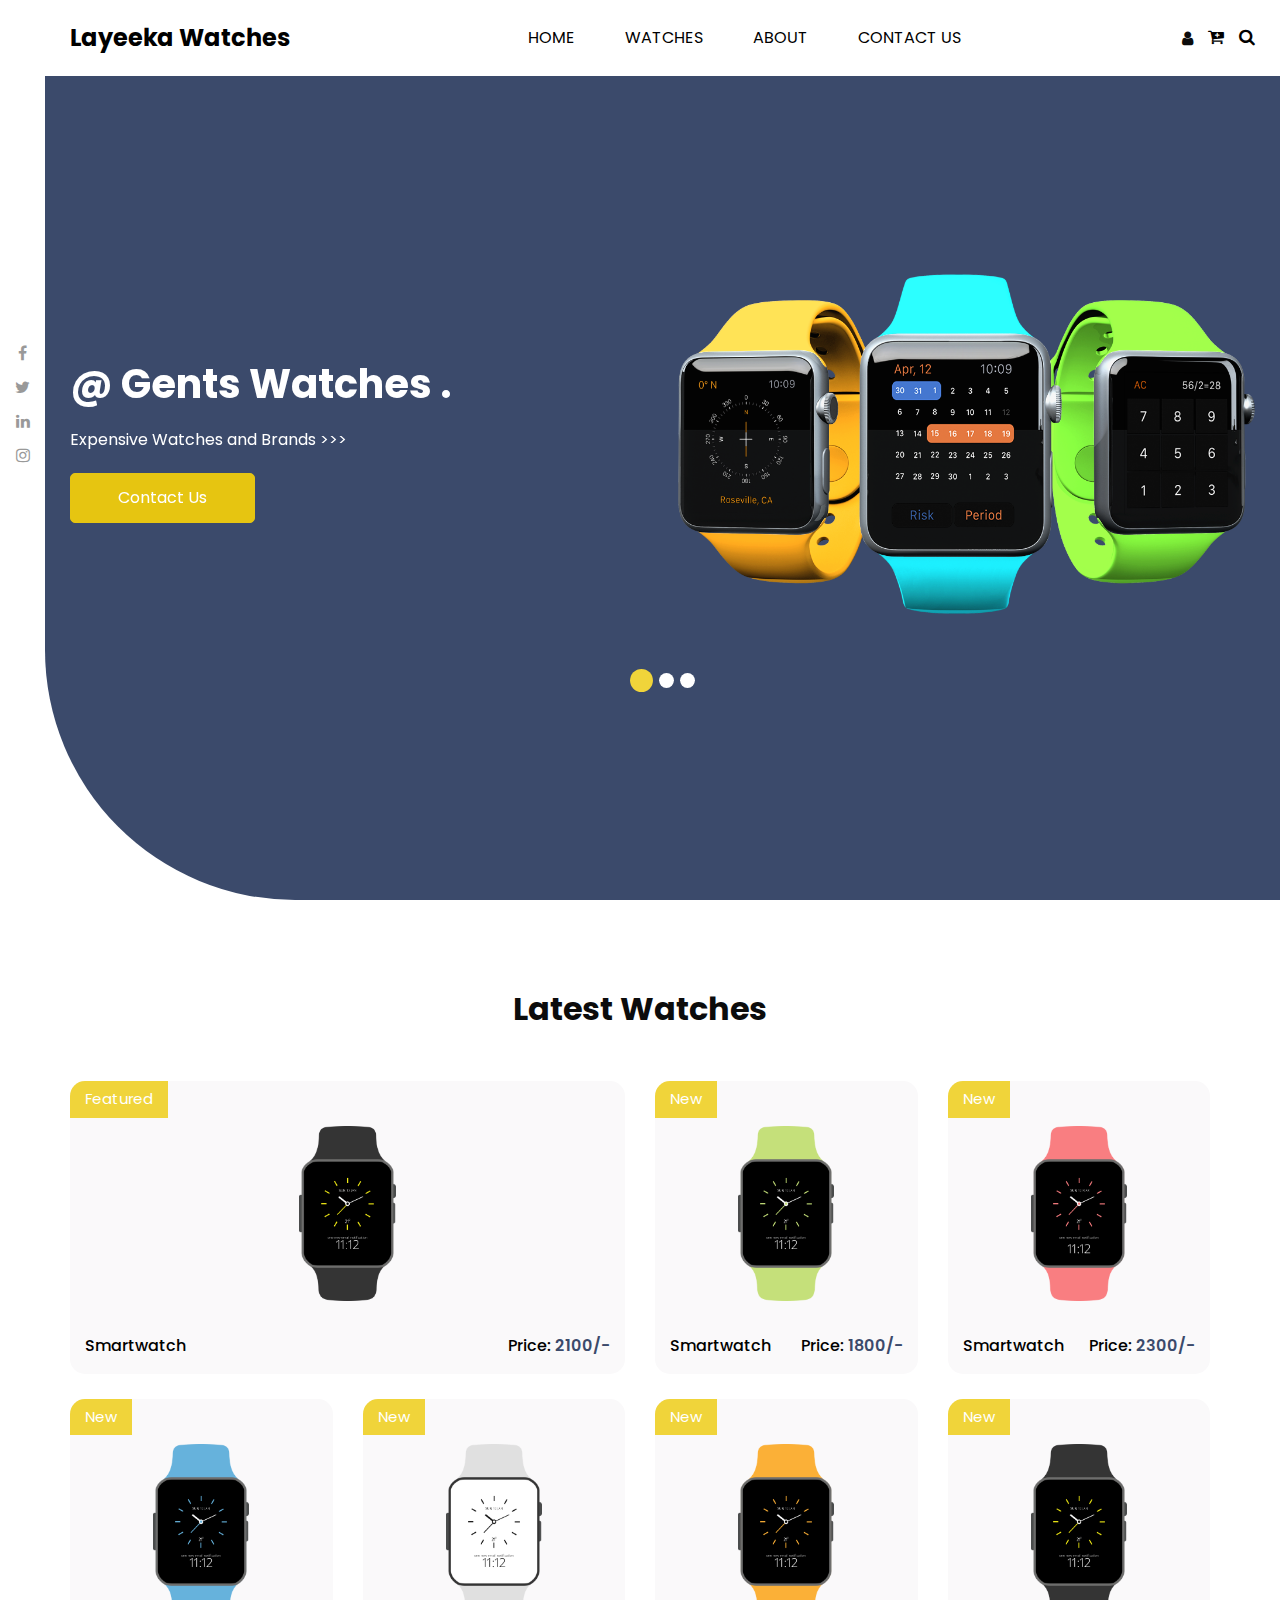
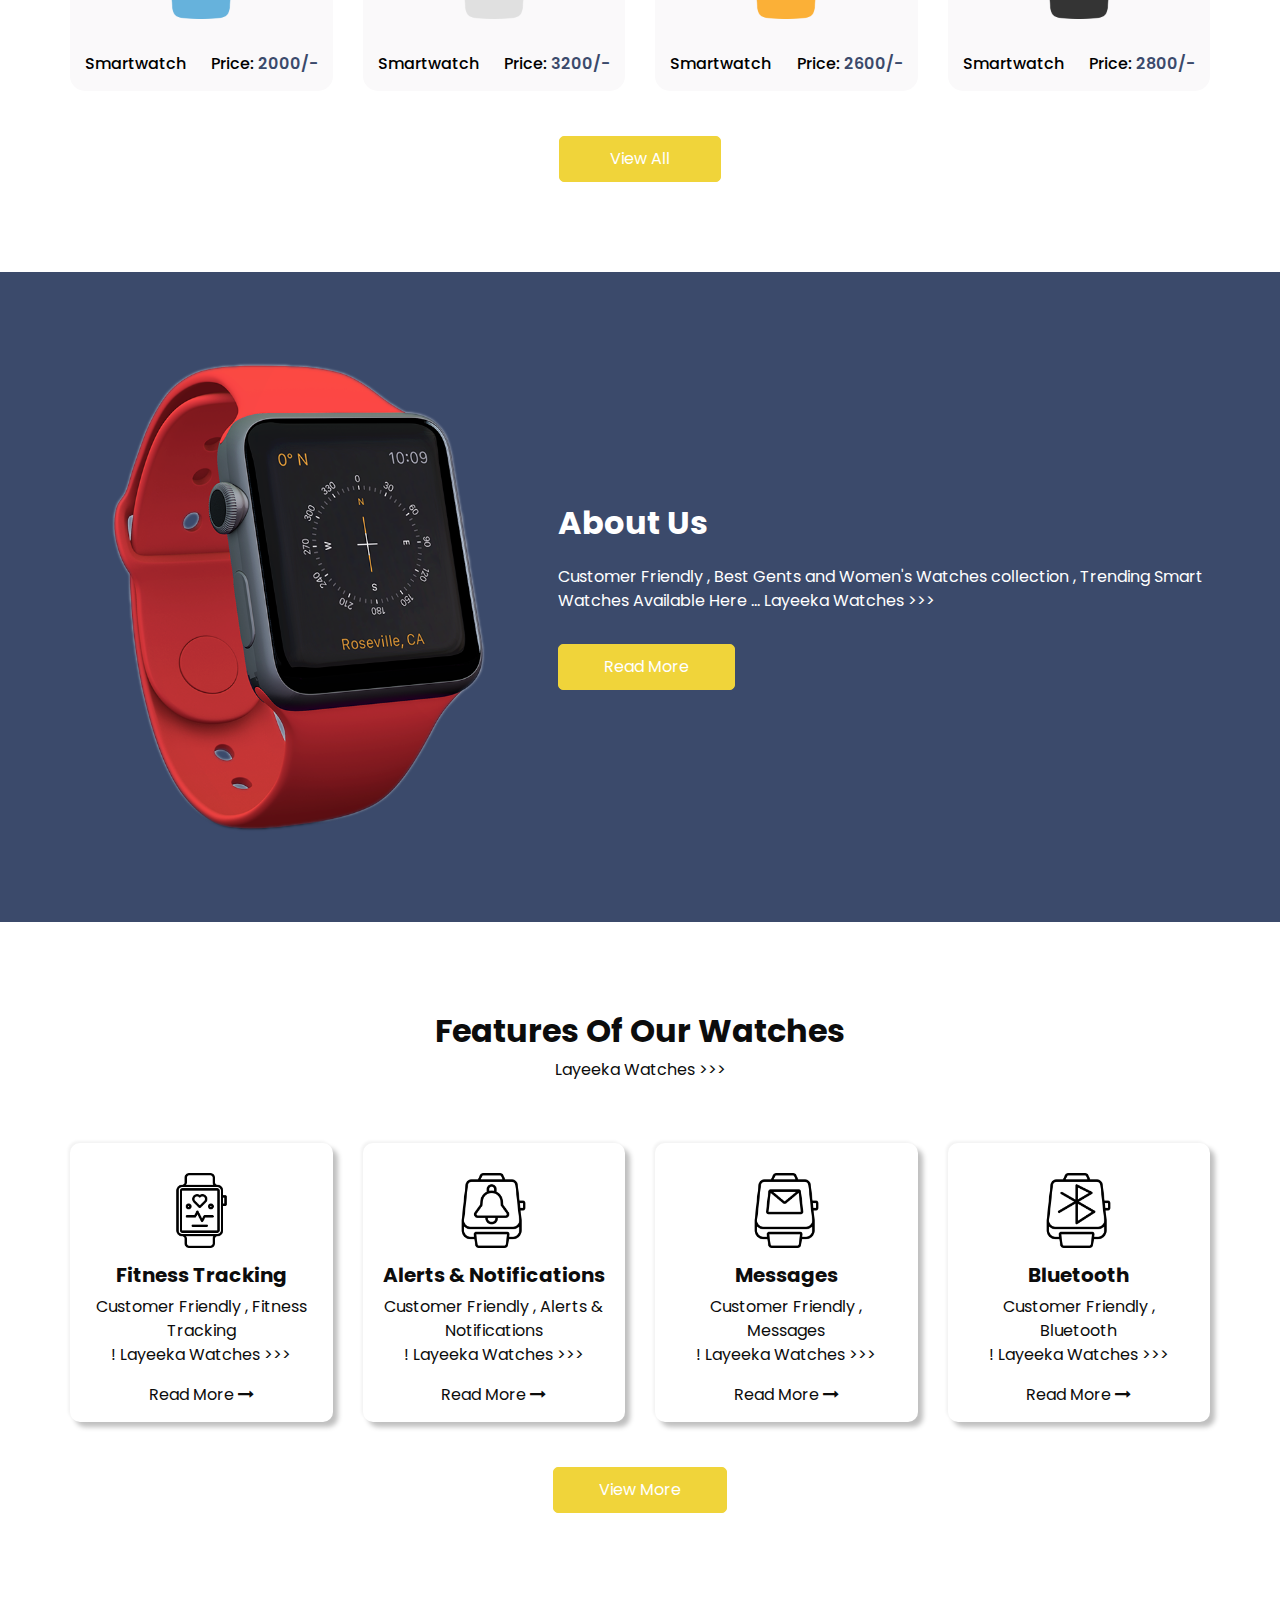
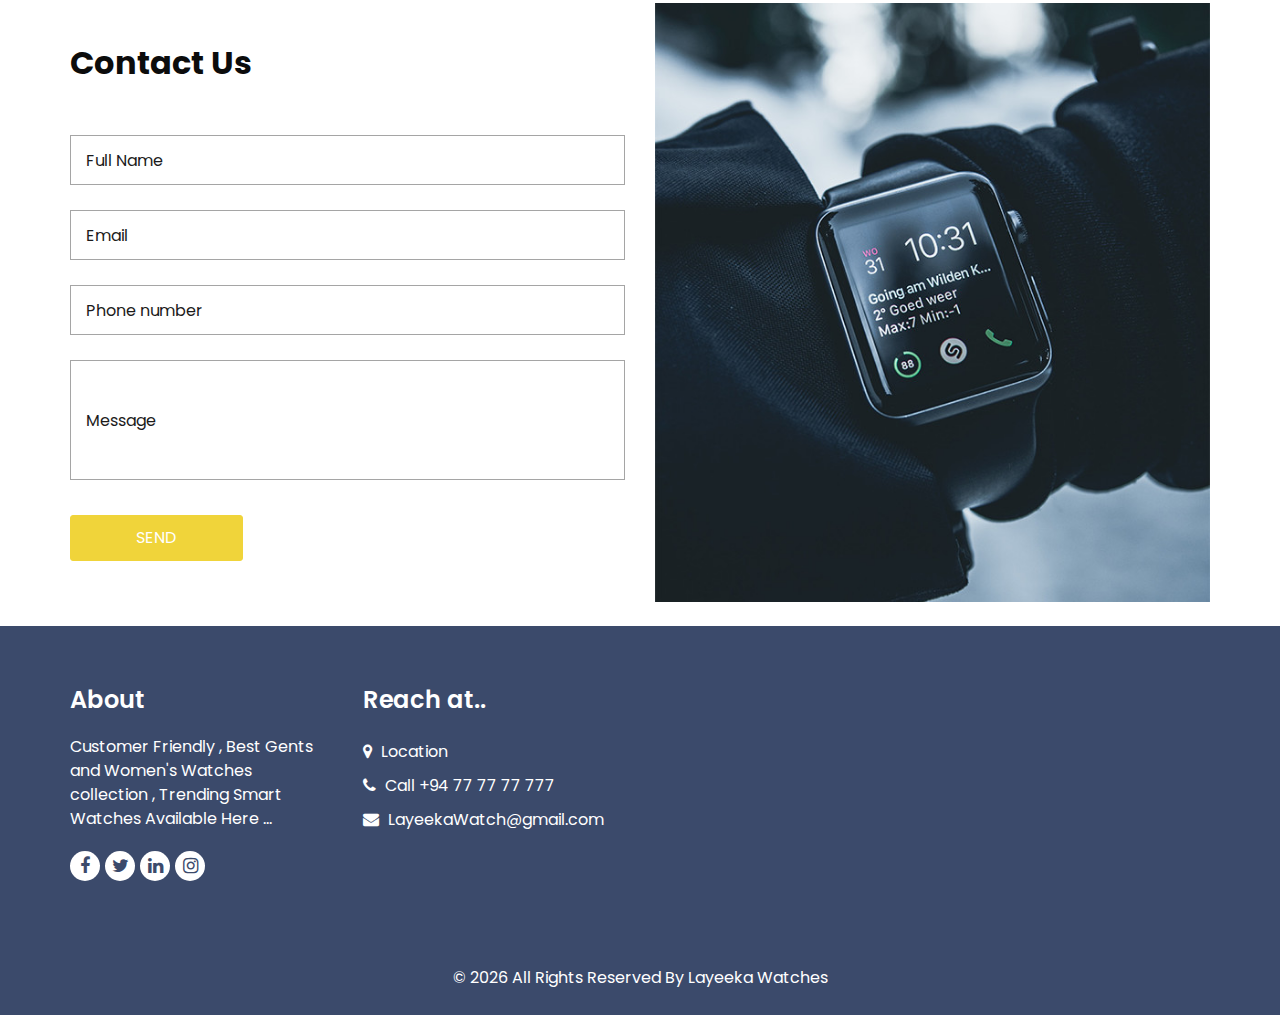
==== watch shop/index.html @ 15775203 "change image" ====
<!DOCTYPE html>
<html lang="en">

<head>
  <!-- Basic -->
  <meta charset="utf-8" />
  <meta http-equiv="X-UA-Compatible" content="IE=edge" />
  <!-- Mobile Metas -->
  <meta name="viewport" content="width=device-width, initial-scale=1, shrink-to-fit=no" />
  <!-- Site Metas -->
  <meta name="keywords" content="" />
  <meta name="description" content="" />
  <meta name="author" content="" />
  <link rel="shortcut icon" href="images/favicon.png" type="image/x-icon">

  <title>Layeeka Watches | Home</title>


  <!-- bootstrap core css -->
  <link rel="stylesheet" type="text/css" href="css/bootstrap.css" />
  <!--owl slider stylesheet -->
  <link rel="stylesheet" type="text/css" href="https://cdnjs.cloudflare.com/ajax/libs/OwlCarousel2/2.3.4/assets/owl.carousel.min.css" />

  <!-- font awesome style -->
  <link href="css/font-awesome.min.css" rel="stylesheet" />

  <!-- Custom styles for this template -->
  <link href="css/style.css" rel="stylesheet" />
  <!-- responsive style -->
  <link href="css/responsive.css" rel="stylesheet" />

</head>

<body>

  <div class="hero_area">
    <div class="hero_social">
      <a href="">
        <i class="fa fa-facebook" aria-hidden="true"></i>
      </a>
      <a href="">
        <i class="fa fa-twitter" aria-hidden="true"></i>
      </a>
      <a href="">
        <i class="fa fa-linkedin" aria-hidden="true"></i>
      </a>
      <a href="">
        <i class="fa fa-instagram" aria-hidden="true"></i>
      </a>
    </div>
    <!-- header section strats -->
    <header class="header_section">
      <div class="container-fluid">
        <nav class="navbar navbar-expand-lg custom_nav-container ">
          <a class="navbar-brand" href="index.html">
            <span>
              Layeeka Watches
            </span>
          </a>

          <button class="navbar-toggler" type="button" data-toggle="collapse" data-target="#navbarSupportedContent" aria-controls="navbarSupportedContent" aria-expanded="false" aria-label="Toggle navigation">
            <span class=""> </span>
          </button>

          <div class="collapse navbar-collapse" id="navbarSupportedContent">
            <ul class="navbar-nav">
              <li class="nav-item active">
                <a class="nav-link" href="index.html">Home <span class="sr-only">(current)</span></a>
              </li>
              <li class="nav-item">
                <a class="nav-link" href="watches.html"> Watches </a>
              </li>
              <li class="nav-item">
                <a class="nav-link" href="about.html"> About </a>
              </li>
              <li class="nav-item">
                <a class="nav-link" href="contact.html">Contact Us</a>
              </li>
            </ul>
            <div class="user_option-box">
              <i class="fa fa-user" aria-hidden="true" a href="" data-toggle="modal" data-target="#login-modal"></a></i>
              </a>
              <a href="">
                <i class="fa fa-cart-plus" aria-hidden="true"></i>
              </a>
              <a href="">
                <i class="fa fa-search" aria-hidden="true"></i>
              </a>
            </div>
          </div>
        </nav>
      </div>
    </header>
    <!-- end header section -->
    <!-- slider section -->
    <section class="slider_section ">
      <div id="customCarousel1" class="carousel slide" data-ride="carousel">
        <div class="carousel-inner">
          <div class="carousel-item active">
            <div class="container-fluid ">
              <div class="row">
                <div class="col-md-6">
                  <div class="detail-box">
                    <h1>
                      @ Gents Watches . 
                    </h1>
                    <p>
                      Expensive Watches and Brands >>>
                    </p>
                    <div class="btn-box">
                      <a href="" class="btn1">
                        Contact Us
                      </a>
                    </div>
                  </div>
                </div>
                <div class="col-md-6">
                  <div class="img-box">
                    <img src="images/slider-img.png" alt="">
                  </div>
                </div>
              </div>
            </div>
          </div>
          <div class="carousel-item ">
            <div class="container-fluid ">
              <div class="row">
                <div class="col-md-6">
                  <div class="detail-box">
                    <h1>
                      @ Women's Watches . 
                    </h1>
                    <p>
                      Trending Smart Watches >>>
                    </p>
                    <div class="btn-box">
                      <a href="" class="btn1">
                        Contact Us
                      </a>
                    </div>
                  </div>
                </div>
                <div class="col-md-6">
                  <div class="img-box">
                    <img src="images/slider-img.png" alt="">
                  </div>
                </div>
              </div>
            </div>
          </div>
          <div class="carousel-item ">
            <div class="container-fluid ">
              <div class="row">
                <div class="col-md-6">
                  <div class="detail-box">
                    <h1>
                      Smart Watches
                    </h1>
                    <p>
                      Most Customer Friendly , Favourite , Expensive Watches >>>
                    <div class="btn-box">
                      <a href="" class="btn1">
                        Contact Us
                      </a>
                    </div>
                  </div>
                </div>
                <div class="col-md-6">
                  <div class="img-box">
                    <img src="images/slider-img.png" lt="">
                  </div>
                </div>
              </div>
            </div>
          </div>
        </div>
        <ol class="carousel-indicators">
          <li data-target="#customCarousel1" data-slide-to="0" class="active"></li>
          <li data-target="#customCarousel1" data-slide-to="1"></li>
          <li data-target="#customCarousel1" data-slide-to="2"></li>
        </ol>
      </div>

    </section>
    <!-- end slider section -->
  </div>

  <!-- shop section -->

  <section class="shop_section layout_padding">
    <div class="container">
      <div class="heading_container heading_center">
        <h2>
          Latest Watches
        </h2>
      </div>
      <div class="row">
        <div class="col-md-6 ">
          <div class="box">
            <a href="">
              <div class="img-box">
                <img src="images/w1.png" alt="">
              </div>
              <div class="detail-box">
                <h6>
                  Smartwatch
                </h6>
                <h6>
                  Price:
                  <span>
                    2100/-
                  </span>
                </h6>
              </div>
              <div class="new">
                <span>
                  Featured
                </span>
              </div>
            </a>
          </div>
        </div>
        <div class="col-sm-6 col-xl-3">
          <div class="box">
            <a href="">
              <div class="img-box">
                <img src="images/w2.png" alt="">
              </div>
              <div class="detail-box">
                <h6>
                  Smartwatch
                </h6>
                <h6>
                  Price:
                  <span>
                    1800/-
                  </span>
                </h6>
              </div>
              <div class="new">
                <span>
                  New
                </span>
              </div>
            </a>
          </div>
        </div>
        <div class="col-sm-6 col-xl-3">
          <div class="box">
            <a href="">
              <div class="img-box">
                <img src="images/w3.png" alt="">
              </div>
              <div class="detail-box">
                <h6>
                  Smartwatch
                </h6>
                <h6>
                  Price:
                  <span>
                    2300/-
                  </span>
                </h6>
              </div>
              <div class="new">
                <span>
                  New
                </span>
              </div>
            </a>
          </div>
        </div>
        <div class="col-sm-6 col-xl-3">
          <div class="box">
            <a href="">
              <div class="img-box">
                <img src="images/w4.png" alt="">
              </div>
              <div class="detail-box">
                <h6>
                  Smartwatch
                </h6>
                <h6>
                  Price:
                  <span>
                    2000/-
                  </span>
                </h6>
              </div>
              <div class="new">
                <span>
                  New
                </span>
              </div>
            </a>
          </div>
        </div>
        <div class="col-sm-6 col-xl-3">
          <div class="box">
            <a href="">
              <div class="img-box">
                <img src="images/w5.png" alt="">
              </div>
              <div class="detail-box">
                <h6>
                  Smartwatch
                </h6>
                <h6>
                  Price:
                  <span>
                    3200/-
                  </span>
                </h6>
              </div>
              <div class="new">
                <span>
                  New
                </span>
              </div>
            </a>
          </div>
        </div>
        <div class="col-sm-6  col-xl-3">
          <div class="box">
            <a href="">
              <div class="img-box">
                <img src="images/w6.png" alt="">
              </div>
              <div class="detail-box">
                <h6>
                  Smartwatch
                </h6>
                <h6>
                  Price:
                  <span>
                    2600/-
                  </span>
                </h6>
              </div>
              <div class="new">
                <span>
                  New
                </span>
              </div>
            </a>
          </div>
        </div>
        <div class="col-sm-6 col-xl-3">
          <div class="box">
            <a href="">
              <div class="img-box">
                <img src="images/w1.png" alt="">
              </div>
              <div class="detail-box">
                <h6>
                  Smartwatch
                </h6>
                <h6>
                  Price:
                  <span>
                    2800/-
                  </span>
                </h6>
              </div>
              <div class="new">
                <span>
                  New
                </span>
              </div>
            </a>
          </div>
        </div>
      </div>
      <div class="btn-box">
        <a href="">
          View All
        </a>
      </div>
    </div>
  </section>

  <!-- end shop section -->

  <!-- about section -->

  <section class="about_section layout_padding">
    <div class="container  ">
      <div class="row">
        <div class="col-md-6 col-lg-5 ">
          <div class="img-box">
            <img src="images/about-img.png" alt="">
          </div>
        </div>
        <div class="col-md-6 col-lg-7">
          <div class="detail-box">
            <div class="heading_container">
              <h2>
                About Us
              </h2>
            </div>
            <p>
              Customer Friendly , Best Gents and Women's Watches collection , Trending Smart Watches Available Here ... Layeeka Watches >>>
            </p>
            <a href="">
              Read More
            </a>
          </div>
        </div>
      </div>
    </div>
  </section>

  <!-- end about section -->

  <!-- feature section -->

  <section class="feature_section layout_padding">
    <div class="container">
      <div class="heading_container">
        <h2>
          Features Of Our Watches
        </h2>
        <p>
          Layeeka Watches >>>
        </p>
      </div>
      <div class="row">
        <div class="col-sm-6 col-lg-3">
          <div class="box">
            <div class="img-box">
              <img src="images/f1.png" alt="">
            </div>
            <div class="detail-box">
              <h5>
                Fitness Tracking
              </h5>
              <p>
                Customer Friendly , Fitness Tracking <br>! Layeeka Watches >>>
              </p>
              <a href="">
                <span>
                  Read More
                </span>
                <i class="fa fa-long-arrow-right" aria-hidden="true"></i>
              </a>
            </div>
          </div>
        </div>
        <div class="col-sm-6 col-lg-3">
          <div class="box">
            <div class="img-box">
              <img src="images/f2.png" alt="">
            </div>
            <div class="detail-box">
              <h5>
                Alerts & Notifications
              </h5>
              <p>
                Customer Friendly , Alerts & Notifications <br>! Layeeka Watches >>> 
              </p>
              <a href="">
                <span>
                  Read More
                </span>
                <i class="fa fa-long-arrow-right" aria-hidden="true"></i>
              </a>
            </div>
          </div>
        </div>
        <div class="col-sm-6 col-lg-3">
          <div class="box">
            <div class="img-box">
              <img src="images/f3.png" alt="">
            </div>
            <div class="detail-box">
              <h5>
                Messages
              </h5>
              <p>
                Customer Friendly , Messages <br>! Layeeka Watches >>>
              </p>
              <a href="">
                <span>
                  Read More
                </span>
                <i class="fa fa-long-arrow-right" aria-hidden="true"></i>
              </a>
            </div>
          </div>
        </div>
        <div class="col-sm-6 col-lg-3">
          <div class="box">
            <div class="img-box">
              <img src="images/f4.png" alt="">
            </div>
            <div class="detail-box">
              <h5>
                Bluetooth
              </h5>
              <p>
                Customer Friendly , Bluetooth <br>! Layeeka Watches >>>
              </p>
              <a href="">
                <span>
                  Read More
                </span>
                <i class="fa fa-long-arrow-right" aria-hidden="true"></i>
              </a>
            </div>
          </div>
        </div>
      </div>
      <div class="btn-box">
        <a href="">
          View More
        </a>
      </div>
    </div>
  </section>

  <!-- end feature section -->

  <!-- contact section -->

  <section class="contact_section">
    <div class="container">
      <div class="row">
        <div class="col-md-6">
          <div class="form_container">
            <div class="heading_container">
              <h2>
                Contact Us
              </h2>
            </div>
            <form action="">
              <div>
                <input type="text" placeholder="Full Name " />
              </div>
              <div>
                <input type="email" placeholder="Email" />
              </div>
              <div>
                <input type="text" placeholder="Phone number" />
              </div>
              <div>
                <input type="text" class="message-box" placeholder="Message" />
              </div>
              <div class="d-flex ">
                <button>
                  SEND
                </button>
              </div>
            </form>
          </div>
        </div>
        <div class="col-md-6">
          <div class="img-box">
            <img src="images/contact-img.jpg" alt="">
          </div>
        </div>
      </div>
    </div>
  </section>

  <!-- end contact section -->
<br>

  <!-- footer section -->
  <footer class="footer_section">
    <div class="container">
      <div class="row">
        <div class="col-md-6 col-lg-3 footer-col">
          <div class="footer_detail">
            <h4>
              About
            </h4>
            <p>
              Customer Friendly , Best Gents and Women's Watches collection , Trending Smart Watches Available Here ...
            </p>
            <div class="footer_social">
              <a href="">
                <i class="fa fa-facebook" aria-hidden="true"></i>
              </a>
              <a href="">
                <i class="fa fa-twitter" aria-hidden="true"></i>
              </a>
              <a href="">
                <i class="fa fa-linkedin" aria-hidden="true"></i>
              </a>
              <a href="">
                <i class="fa fa-instagram" aria-hidden="true"></i>
              </a>
            </div>
          </div>
        </div>
        <div class="col-md-6 col-lg-3 footer-col">
          <div class="footer_contact">
            <h4>
              Reach at..
            </h4>
            <div class="contact_link_box">
              <a href="">
                <i class="fa fa-map-marker" aria-hidden="true"></i>
                <span>
                  Location
                </span>
              </a>
              <a href="">
                <i class="fa fa-phone" aria-hidden="true"></i>
                <span>
                  Call +94 77 77 77 777
                </span>
              </a>
              <a href="">
                <i class="fa fa-envelope" aria-hidden="true"></i>
                <span>
                  LayeekaWatch@gmail.com
                </span>
              </a>
            </div>
          </div>
        </div>
        
        <div class="col-md-6 col-lg-3 footer-col">
          <div class="map_container">
            <div class="map">
              <div id="googleMap"></div>
            </div>
          </div>
        </div>
      </div>
      <div class="footer-info">
        <p>
          &copy; <span id="displayYear"></span> All Rights Reserved By
          <a href="https://html.design/">Layeeka Watches</a>
        </p>
      </div>
    </div>
  </footer>
  <!-- footer section -->

  <!-- Login Modal -->  
  <div class="modal fade" id="login-modal" tabindex="-1" role="dialog" aria-labelledby="myModalLabel" aria-hidden="true">
    <div class="modal-dialog">
      <div class="modal-content">                      
        <div class="modal-body">
        <button type="button" class="close" data-dismiss="modal" aria-hidden="true">&times;</button>
          <h4>Layeeka Watches Login Now</h4>
          <form class="aa-login-form" action="">
            <label for="">Username or Email address<span>*</span></label>
            <input type="text" placeholder="Username or email">
            <label for="">Password<span>*</span></label>
            <input type="password" placeholder="Password">
            <button class="aa-browse-btn" type="submit">Login</button>
            <label for="rememberme" class="rememberme"><input type="checkbox" id="rememberme"> Remember me </label>
            <p class="aa-lost-password"><a href="#">Lost your password?</a></p>
            <div class="aa-register-now">
              Don't have an account?<a href="account.html">Register now!</a>
            </div>
          </form>
        </div>                        
      </div><!-- /.modal-content -->
    </div><!-- /.modal-dialog -->
  </div>    

  <!-- jQery -->
  <script src="js/jquery-3.4.1.min.js"></script>
  <!-- popper js -->
  <script src="https://cdn.jsdelivr.net/npm/popper.js@1.16.0/dist/umd/popper.min.js" integrity="sha384-Q6E9RHvbIyZFJoft+2mJbHaEWldlvI9IOYy5n3zV9zzTtmI3UksdQRVvoxMfooAo" crossorigin="anonymous">
  </script>
  <!-- bootstrap js -->
  <script src="js/bootstrap.js"></script>
  <!-- owl slider -->
  <script src="https://cdnjs.cloudflare.com/ajax/libs/OwlCarousel2/2.3.4/owl.carousel.min.js">
  </script>
  <!-- custom js -->
  <script src="js/custom.js"></script>
  <!-- Google Map -->
  <script src=""></script>
  <!-- End Google Map -->

</body>

</html>
---- watch shop/css/style.css ----
@import url("https://fonts.googleapis.com/css2?family=Poppins:wght@400;600;700&display=swap");
body {
  font-family: "Poppins", sans-serif;
  color: #0c0c0c;
  background-color: #ffffff;
  overflow-x: hidden;
}

.layout_padding {
  padding: 90px 0;
}

.layout_margin {
  margin: 90px 0;
}

.layout_padding2 {
  padding: 75px 0;
}

.layout_padding2-top {
  padding-top: 75px;
}

.layout_padding2-bottom {
  padding-bottom: 75px;
}

.layout_padding-top {
  padding-top: 90px;
}

.layout_padding-bottom {
  padding-bottom: 90px;
}

.heading_container {
  display: -webkit-box;
  display: -ms-flexbox;
  display: flex;
  -webkit-box-orient: vertical;
  -webkit-box-direction: normal;
      -ms-flex-direction: column;
          flex-direction: column;
  -webkit-box-align: start;
      -ms-flex-align: start;
          align-items: flex-start;
}

.heading_container h2 {
  position: relative;
  font-weight: bold;
}

.heading_container h2 span {
  color: #f0d43a;
}

.heading_container.heading_center {
  -webkit-box-align: center;
      -ms-flex-align: center;
          align-items: center;
  text-align: center;
}

a,
a:hover,
a:focus {
  text-decoration: none;
}

a:hover,
a:focus {
  color: initial;
}

.btn,
.btn:focus {
  outline: none !important;
  -webkit-box-shadow: none;
          box-shadow: none;
}

/*header section*/
.hero_area {
  position: relative;
  min-height: 100vh;
  display: -webkit-box;
  display: -ms-flexbox;
  display: flex;
  -webkit-box-orient: vertical;
  -webkit-box-direction: normal;
      -ms-flex-direction: column;
          flex-direction: column;
  padding-left: 45px;
}

.hero_area .hero_social {
  position: absolute;
  top: 45%;
  left: 0;
  display: -webkit-box;
  display: -ms-flexbox;
  display: flex;
  -webkit-box-orient: vertical;
  -webkit-box-direction: normal;
      -ms-flex-direction: column;
          flex-direction: column;
  -webkit-box-align: center;
      -ms-flex-align: center;
          align-items: center;
  width: 45px;
  -webkit-transform: translateY(-50%);
          transform: translateY(-50%);
}

.hero_area .hero_social a {
  color: #999;
  margin: 5px 0;
}

.hero_area .container-fluid {
  padding-left: 25px;
  padding-right: 25px;
}

.sub_page .hero_area {
  min-height: auto;
  border-radius: 0 0 45px 0;
  padding-left: 0;
}

.sub_page .header_section {
  -webkit-box-shadow: 0 0 3px 0 rgba(0, 0, 0, 0.25);
          box-shadow: 0 0 3px 0 rgba(0, 0, 0, 0.25);
}

.header_section {
  padding: 15px 0;
}

.header_section .container-fluid {
  padding-right: 25px;
  padding-left: 25px;
}

.navbar-brand span {
  font-weight: bold;
  color: #000000;
  font-size: 24px;
}

.custom_nav-container {
  padding: 0;
}

.custom_nav-container .navbar-nav {
  margin: auto;
}

.custom_nav-container .navbar-nav .nav-item .nav-link {
  padding: 5px 25px;
  color: #000000;
  text-align: center;
  text-transform: uppercase;
  border-radius: 5px;
  -webkit-transition: all 0.3s;
  transition: all 0.3s;
}

.custom_nav-container .navbar-nav .nav-item:hover .nav-link, .custom_nav-container .navbar-nav .nav-item.active .nav-link {
  color: #000000;
  background-color: #ffffff;
}

.custom_nav-container .navbar-toggler {
  outline: none;
}

.custom_nav-container .navbar-toggler {
  padding: 0;
  width: 37px;
  height: 42px;
  -webkit-transition: all 0.3s;
  transition: all 0.3s;
}

.custom_nav-container .navbar-toggler span {
  display: block;
  width: 35px;
  height: 4px;
  background-color: #000000;
  margin: 7px 0;
  -webkit-transition: all 0.3s;
  transition: all 0.3s;
  position: relative;
  border-radius: 5px;
  transition: all 0.3s;
}

.custom_nav-container .navbar-toggler span::before, .custom_nav-container .navbar-toggler span::after {
  content: "";
  position: absolute;
  left: 0;
  height: 100%;
  width: 100%;
  background-color: #000000;
  top: -10px;
  border-radius: 5px;
  -webkit-transition: all 0.3s;
  transition: all 0.3s;
}

.custom_nav-container .navbar-toggler span::after {
  top: 10px;
}

.custom_nav-container .navbar-toggler[aria-expanded="true"] {
  -webkit-transform: rotate(360deg);
          transform: rotate(360deg);
}

.custom_nav-container .navbar-toggler[aria-expanded="true"] span {
  -webkit-transform: rotate(45deg);
          transform: rotate(45deg);
}

.custom_nav-container .navbar-toggler[aria-expanded="true"] span::before, .custom_nav-container .navbar-toggler[aria-expanded="true"] span::after {
  -webkit-transform: rotate(90deg);
          transform: rotate(90deg);
  top: 0;
}

.custom_nav-container .navbar-toggler[aria-expanded="true"] .s-1 {
  -webkit-transform: rotate(45deg);
          transform: rotate(45deg);
  margin: 0;
  margin-bottom: -4px;
}

.custom_nav-container .navbar-toggler[aria-expanded="true"] .s-2 {
  display: none;
}

.custom_nav-container .navbar-toggler[aria-expanded="true"] .s-3 {
  -webkit-transform: rotate(-45deg);
          transform: rotate(-45deg);
  margin: 0;
  margin-top: -4px;
}

.custom_nav-container .navbar-toggler[aria-expanded="false"] .s-1,
.custom_nav-container .navbar-toggler[aria-expanded="false"] .s-2,
.custom_nav-container .navbar-toggler[aria-expanded="false"] .s-3 {
  -webkit-transform: none;
          transform: none;
}

.user_option-box {
  display: -webkit-box;
  display: -ms-flexbox;
  display: flex;
  -webkit-box-align: center;
      -ms-flex-align: center;
          align-items: center;
}

.user_option-box a {
  color: #000000;
  text-transform: uppercase;
  margin-left: 15px;
  font-size: 17px;
}

.user_option-box a:hover {
  color: #3b4a6b;
}

/*end header section*/
/* slider section */
.slider_section {
  -webkit-box-flex: 1;
      -ms-flex: 1;
          flex: 1;
  display: -webkit-box;
  display: -ms-flexbox;
  display: flex;
  -webkit-box-align: center;
      -ms-flex-align: center;
          align-items: center;
  padding: 45px 0;
  background-color: #f0d43a;
  border-radius: 0 0 0 250px;
  background: #3b4a6b;
}

.slider_section .row {
  -webkit-box-align: center;
      -ms-flex-align: center;
          align-items: center;
}

.slider_section #customCarousel1 {
  width: 100%;
  position: unset;
}

.slider_section .detail-box {
  color: #ffffff;
}

.slider_section .detail-box h1 {
  font-weight: bold;
  margin-bottom: 20px;
}

.slider_section .detail-box .btn-box {
  display: -webkit-box;
  display: -ms-flexbox;
  display: flex;
  margin: 0 -5px;
  margin-top: 15px;
}

.slider_section .detail-box .btn-box a {
  margin: 5px;
  text-align: center;
  width: 185px;
}

.slider_section .detail-box .btn-box .btn1 {
  display: inline-block;
  padding: 12px 15px;
  background-color: #e6c511;
  color: #ffffff;
  border-radius: 5px;
  -webkit-transition: all 0.3s;
  transition: all 0.3s;
  border: 1px solid #e6c511;
}

.slider_section .detail-box .btn-box .btn1:hover {
  color: #ffffff;
  -webkit-transform: translateY(-3px);
          transform: translateY(-3px);
}

.slider_section .img-box img {
  width: 100%;
}

.slider_section .carousel-indicators {
  position: unset;
  margin: 0;
  -webkit-box-pack: center;
      -ms-flex-pack: center;
          justify-content: center;
  -webkit-box-align: center;
      -ms-flex-align: center;
          align-items: center;
  margin-top: 45px;
}

.slider_section .carousel-indicators li {
  background-color: #ffffff;
  width: 15px;
  height: 15px;
  border-radius: 100%;
  opacity: 1;
}

.slider_section .carousel-indicators li.active {
  width: 23px;
  height: 23px;
  background-color: #f0d43a;
}

.shop_section .heading_container {
  margin-bottom: 20px;
}

.shop_section .box {
  background-color: #faf9fa;
  position: relative;
  padding: 10px 15px;
  margin-top: 25px;
  border-radius: 15px;
  overflow: hidden;
}

.shop_section .box a {
  color: #000000;
}

.shop_section .box .img-box {
  display: -webkit-box;
  display: -ms-flexbox;
  display: flex;
  -webkit-box-pack: center;
      -ms-flex-pack: center;
          justify-content: center;
  -webkit-box-align: center;
      -ms-flex-align: center;
          align-items: center;
  padding: 15px 30px;
  height: 245px;
}

.shop_section .box .img-box img {
  max-width: 100%;
  max-height: 175px;
}

.shop_section .box .detail-box {
  display: -webkit-box;
  display: -ms-flexbox;
  display: flex;
  -webkit-box-pack: justify;
      -ms-flex-pack: justify;
          justify-content: space-between;
}

.shop_section .box .detail-box h6 span {
  color: #3b4a6b;
  font-weight: 600;
}

.shop_section .box .new {
  padding: 7px 15px;
  position: absolute;
  top: 0;
  left: 0;
  background-color: #f0d43a;
  color: #ffffff;
  display: -webkit-box;
  display: -ms-flexbox;
  display: flex;
  -webkit-box-pack: center;
      -ms-flex-pack: center;
          justify-content: center;
  -webkit-box-align: center;
      -ms-flex-align: center;
          align-items: center;
  font-size: 15px;
}

.shop_section .btn-box {
  display: -webkit-box;
  display: -ms-flexbox;
  display: flex;
  -webkit-box-pack: center;
      -ms-flex-pack: center;
          justify-content: center;
  margin-top: 45px;
}

.shop_section .btn-box a {
  display: inline-block;
  padding: 10px 50px;
  background-color: #f0d43a;
  color: #ffffff;
  border-radius: 5px;
  -webkit-transition: all 0.3s;
  transition: all 0.3s;
  border: 1px solid #f0d43a;
}

.shop_section .btn-box a:hover {
  color: #ffffff;
  -webkit-transform: translateY(-3px);
          transform: translateY(-3px);
}

.about_section {
  background-color: #3b4a6b;
  color: #ffffff;
}

.about_section .row {
  -webkit-box-align: center;
      -ms-flex-align: center;
          align-items: center;
}

.about_section .img-box {
  position: relative;
  display: -webkit-box;
  display: -ms-flexbox;
  display: flex;
  -webkit-box-pack: center;
      -ms-flex-pack: center;
          justify-content: center;
}

.about_section .img-box img {
  width: 100%;
  max-width: 375px;
}

.about_section .detail-box p {
  margin-top: 15px;
}

.about_section .detail-box a {
  display: inline-block;
  padding: 10px 45px;
  background-color: #f0d43a;
  color: #ffffff;
  border-radius: 5px;
  -webkit-transition: all 0.3s;
  transition: all 0.3s;
  border: 1px solid #f0d43a;
  margin-top: 15px;
}

.about_section .detail-box a:hover {
  color: #ffffff;
  -webkit-transform: translateY(-3px);
          transform: translateY(-3px);
}

.feature_section {
  text-align: center;
}

.feature_section .heading_container {
  -webkit-box-align: center;
      -ms-flex-align: center;
          align-items: center;
}

.feature_section .box {
  margin-top: 45px;
  padding: 15px;
  border-radius: 10px;
  -webkit-box-shadow: 5px 5px 5px 0 rgba(0, 0, 0, 0.25), -2px -2px 3px 0 rgba(0, 0, 0, 0.05);
          box-shadow: 5px 5px 5px 0 rgba(0, 0, 0, 0.25), -2px -2px 3px 0 rgba(0, 0, 0, 0.05);
  position: relative;
  overflow: hidden;
  -webkit-transition: all 0.2s;
  transition: all 0.2s;
}

.feature_section .box .img-box {
  display: -webkit-box;
  display: -ms-flexbox;
  display: flex;
  -webkit-box-pack: center;
      -ms-flex-pack: center;
          justify-content: center;
  -webkit-box-align: center;
      -ms-flex-align: center;
          align-items: center;
  border-radius: 15px;
  -webkit-transition: all 0.2s;
  transition: all 0.2s;
  margin: 15px 0;
}

.feature_section .box .img-box img {
  width: 75px;
  -webkit-transition: all 0.2s;
  transition: all 0.2s;
}

.feature_section .box .detail-box {
  margin-top: 15px;
}

.feature_section .box .detail-box h5 {
  font-weight: bold;
  position: relative;
}

.feature_section .box .detail-box a {
  color: inherit;
}

.feature_section .box:hover {
  background-color: #3b4a6b;
  color: #ffffff;
}

.feature_section .box:hover img {
  -webkit-filter: invert(1);
          filter: invert(1);
}

.feature_section .btn-box {
  display: -webkit-box;
  display: -ms-flexbox;
  display: flex;
  -webkit-box-pack: center;
      -ms-flex-pack: center;
          justify-content: center;
  margin-top: 45px;
}

.feature_section .btn-box a {
  display: inline-block;
  padding: 10px 45px;
  background-color: #f0d43a;
  color: #ffffff;
  border-radius: 5px;
  -webkit-transition: all 0.3s;
  transition: all 0.3s;
  border: 1px solid #f0d43a;
}

.feature_section .btn-box a:hover {
  color: #ffffff;
  -webkit-transform: translateY(-3px);
          transform: translateY(-3px);
}

.contact_section {
  position: relative;
}

.contact_section .row {
  -webkit-box-align: center;
      -ms-flex-align: center;
          align-items: center;
}

.contact_section form {
  margin-top: 45px;
}

.contact_section input {
  width: 100%;
  border: none;
  height: 50px;
  margin-bottom: 25px;
  padding-left: 15px;
  background-color: transparent;
  outline: none;
  color: #000000;
  border: 1px solid #a5a5a5;
}

.contact_section input::-webkit-input-placeholder {
  color: #1c1b1b;
}

.contact_section input:-ms-input-placeholder {
  color: #1c1b1b;
}

.contact_section input::-ms-input-placeholder {
  color: #1c1b1b;
}

.contact_section input::placeholder {
  color: #1c1b1b;
}

.contact_section input.message-box {
  height: 120px;
}

.contact_section button {
  font-family: "Poppins", sans-serif;
  display: inline-block;
  padding: 10px 65px;
  background-color: #f0d43a;
  color: #ffffff;
  border-radius: 3px;
  -webkit-transition: all 0.3s;
  transition: all 0.3s;
  border: 1px solid #f0d43a;
  color: #fff;
  margin-top: 10px;
}

.contact_section button:hover {
  color: #ffffff;
  -webkit-transform: translateY(-3px);
          transform: translateY(-3px);
}

.contact_section .img-box img {
  width: 100%;
}

.client_section .box {
  display: -webkit-box;
  display: -ms-flexbox;
  display: flex;
  -webkit-box-orient: vertical;
  -webkit-box-direction: normal;
      -ms-flex-direction: column;
          flex-direction: column;
  -webkit-box-align: center;
      -ms-flex-align: center;
          align-items: center;
  margin: 45px 0;
  text-align: center;
  background-color: #3b4a6b;
  color: #ffffff;
  border-radius: 15px;
  padding: 25px;
}

.client_section .box .img-box {
  width: 125px;
  height: 125px;
  min-width: 125px;
  position: relative;
  border: 2px dashed #f0d43a;
  border-radius: 100%;
  padding: 5px;
  margin-bottom: 15px;
}

.client_section .box .img-box img {
  width: 100%;
  border-radius: 100%;
}

.client_section .box .client_info .client_name h5 {
  font-weight: bold;
  margin-bottom: 0;
  text-transform: uppercase;
}

.client_section .box .client_info .client_name h6 {
  color: #f0d43a;
  font-weight: normal;
  font-size: 15px;
  text-transform: uppercase;
}

.client_section .box .client_info i {
  font-size: 24px;
}

.client_section .box p {
  margin-top: 15px;
}

.client_section .owl-carousel .owl-nav {
  display: -webkit-box;
  display: -ms-flexbox;
  display: flex;
  -webkit-box-pack: center;
      -ms-flex-pack: center;
          justify-content: center;
  margin-top: 45px;
  padding: 0 15px;
}

.client_section .owl-carousel .owl-nav .owl-prev,
.client_section .owl-carousel .owl-nav .owl-next {
  width: 45px;
  height: 45px;
  background-color: #f0d43a;
  color: #ffffff;
  outline: none;
  bottom: 0px;
  font-size: 24px;
  margin: 0 5px;
}

.footer_section {
  background-color: #3b4a6b;
  color: #ffffff;
  padding-top: 60px;
}

.footer_section h4 {
  font-weight: 600;
  margin-bottom: 20px;
}

.footer_section .footer-col {
  margin-bottom: 30px;
}

.footer_section .footer_contact .contact_link_box {
  display: -webkit-box;
  display: -ms-flexbox;
  display: flex;
  -webkit-box-orient: vertical;
  -webkit-box-direction: normal;
      -ms-flex-direction: column;
          flex-direction: column;
}

.footer_section .footer_contact .contact_link_box a {
  margin: 5px 0;
  color: #ffffff;
}

.footer_section .footer_contact .contact_link_box a i {
  margin-right: 5px;
}

.footer_section .footer_contact .contact_link_box a:hover {
  color: #f0d43a;
}

.footer_section .footer_social {
  display: -webkit-box;
  display: -ms-flexbox;
  display: flex;
  margin-top: 20px;
  margin-bottom: 10px;
}

.footer_section .footer_social a {
  display: -webkit-box;
  display: -ms-flexbox;
  display: flex;
  -webkit-box-pack: center;
      -ms-flex-pack: center;
          justify-content: center;
  -webkit-box-align: center;
      -ms-flex-align: center;
          align-items: center;
  color: #3b4a6b;
  width: 30px;
  height: 30px;
  border-radius: 100%;
  background-color: #ffffff;
  border-radius: 100%;
  margin-right: 5px;
  font-size: 18px;
}

.footer_section .footer_social a:hover {
  color: #f0d43a;
}

.footer_section form input {
  border: none;
  padding: 10px;
  background-color: #4d618c;
  width: 100%;
  height: 45px;
  color: #ffffff;
  outline: none;
}

.footer_section form input::-webkit-input-placeholder {
  color: #ffffff;
}

.footer_section form input:-ms-input-placeholder {
  color: #ffffff;
}

.footer_section form input::-ms-input-placeholder {
  color: #ffffff;
}

.footer_section form input::placeholder {
  color: #ffffff;
}

.footer_section form button {
  width: 100%;
  text-align: center;
  display: inline-block;
  padding: 10px 55px;
  background-color: #f0d43a;
  color: #ffffff;
  border-radius: 5px;
  -webkit-transition: all 0.3s;
  transition: all 0.3s;
  border: 1px solid #f0d43a;
  margin-top: 15px;
}

.footer_section form button:hover {
  color: #ffffff;
  -webkit-transform: translateY(-3px);
          transform: translateY(-3px);
}

.footer_section .map_container {
  width: 100%;
  height: 225px;
  overflow: hidden;
  display: -webkit-box;
  display: -ms-flexbox;
  display: flex;
  -webkit-box-align: stretch;
      -ms-flex-align: stretch;
          align-items: stretch;
}

.footer_section .map_container .map {
  height: 100%;
  -webkit-box-flex: 1;
      -ms-flex: 1;
          flex: 1;
}

.footer_section .map_container .map #googleMap {
  height: 100%;
}

.footer_section .footer-info {
  text-align: center;
}

.footer_section .footer-info p {
  padding: 25px 0;
  margin: 0;
}

.footer_section .footer-info p a {
  color: inherit;
}
/*# sourceMappingURL=style.css.map */


#login-modal .modal-content {
  border-radius: 0;
}
#login-modal .modal-dialog {
  margin: 100px auto;
  width: 320px;
}
#login-modal .modal-dialog h4 {
  border-bottom: 1px solid #ccc;
  color: #666;
  font-weight: bold;
  padding-bottom: 10px;
}
#login-modal .modal-dialog .aa-register-now {
  border-top: 1px solid #ccc;
  margin-top: 20px;
  font-size: 14px;
  padding-top: 10px;
}
#login-modal .modal-dialog .aa-register-now a {
  margin-left: 5px;
}
---- watch shop/css/responsive.css ----
@media (max-width: 1300px) {
  .footer_container {
    border-radius: 250px 0 0 0;
  }
}

@media (max-width: 1120px) {}

@media (max-width: 992px) {
  .hero_area {
    height: auto;
  }

  .user_option-box{
    justify-content: center;
  }
  .user_option-box a {
    margin: 0 7px;
}
  .custom_nav-container .navbar-nav {
    margin: 0;
    margin-left: auto;
    align-items: center;
  }

  .custom_nav-container .navbar-nav {
    padding-top: 15px;
  }


  .custom_nav-container .navbar-nav .nav-item .nav-link {
    padding: 5px 25px;
    margin: 5px 0;
  }

  .slider_section {
    padding: 75px 0;
  }

}

@media (max-width: 768px) {
  .hero_area {
    border-radius: 0 0 250px 0;
  }

  .slider_section .detail-box {
    margin-bottom: 45px;
  }


  .about_section .img-box,
  .contact_section .form_container {
    margin-bottom: 45px;
  }

}

@media (max-width: 576px) {
  .hero_area {
    padding-left: 0;
  }

  .hero_area .hero_social {
    top: unset;
    bottom: -15px;
    transform: none;
  }
}

@media (max-width: 480px) {}

@media (max-width: 420px) {}

@media (max-width: 376px) {}

@media (min-width: 1200px) {
  .container {
    max-width: 1170px;
  }
}
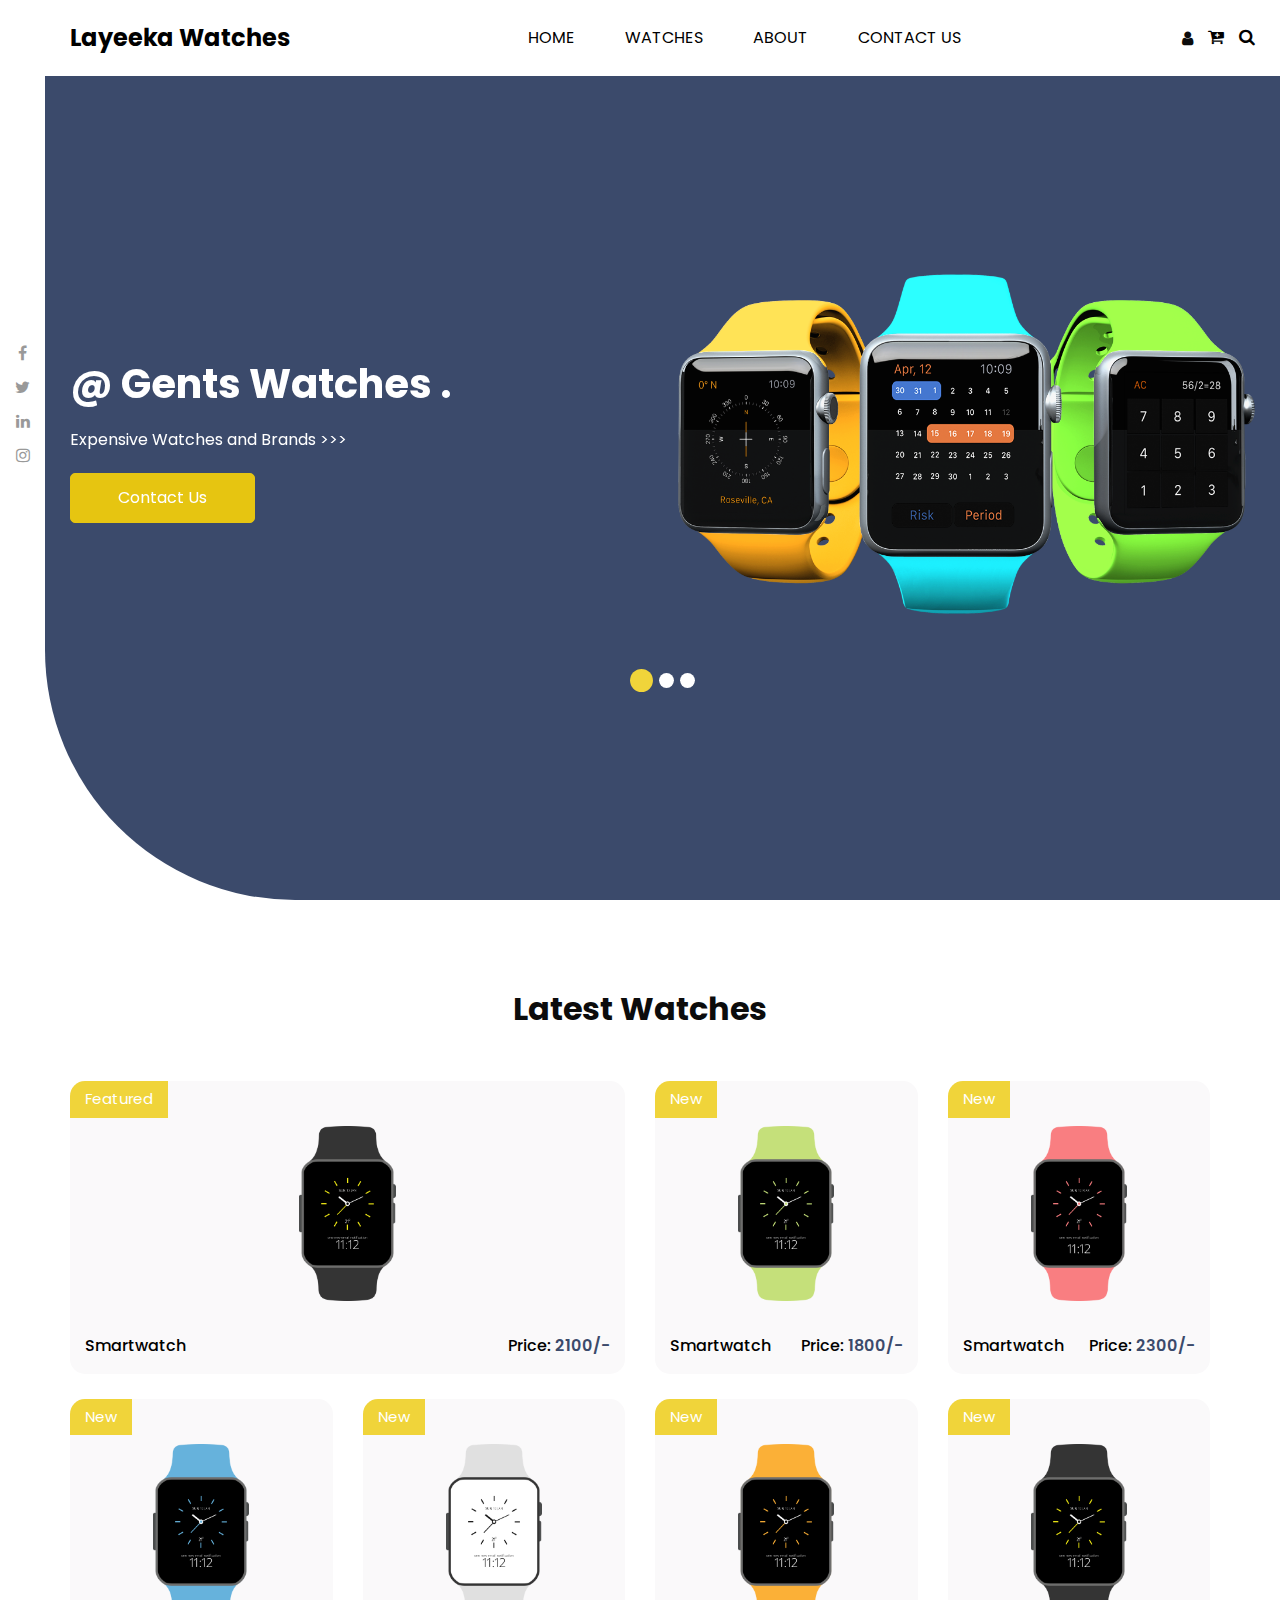
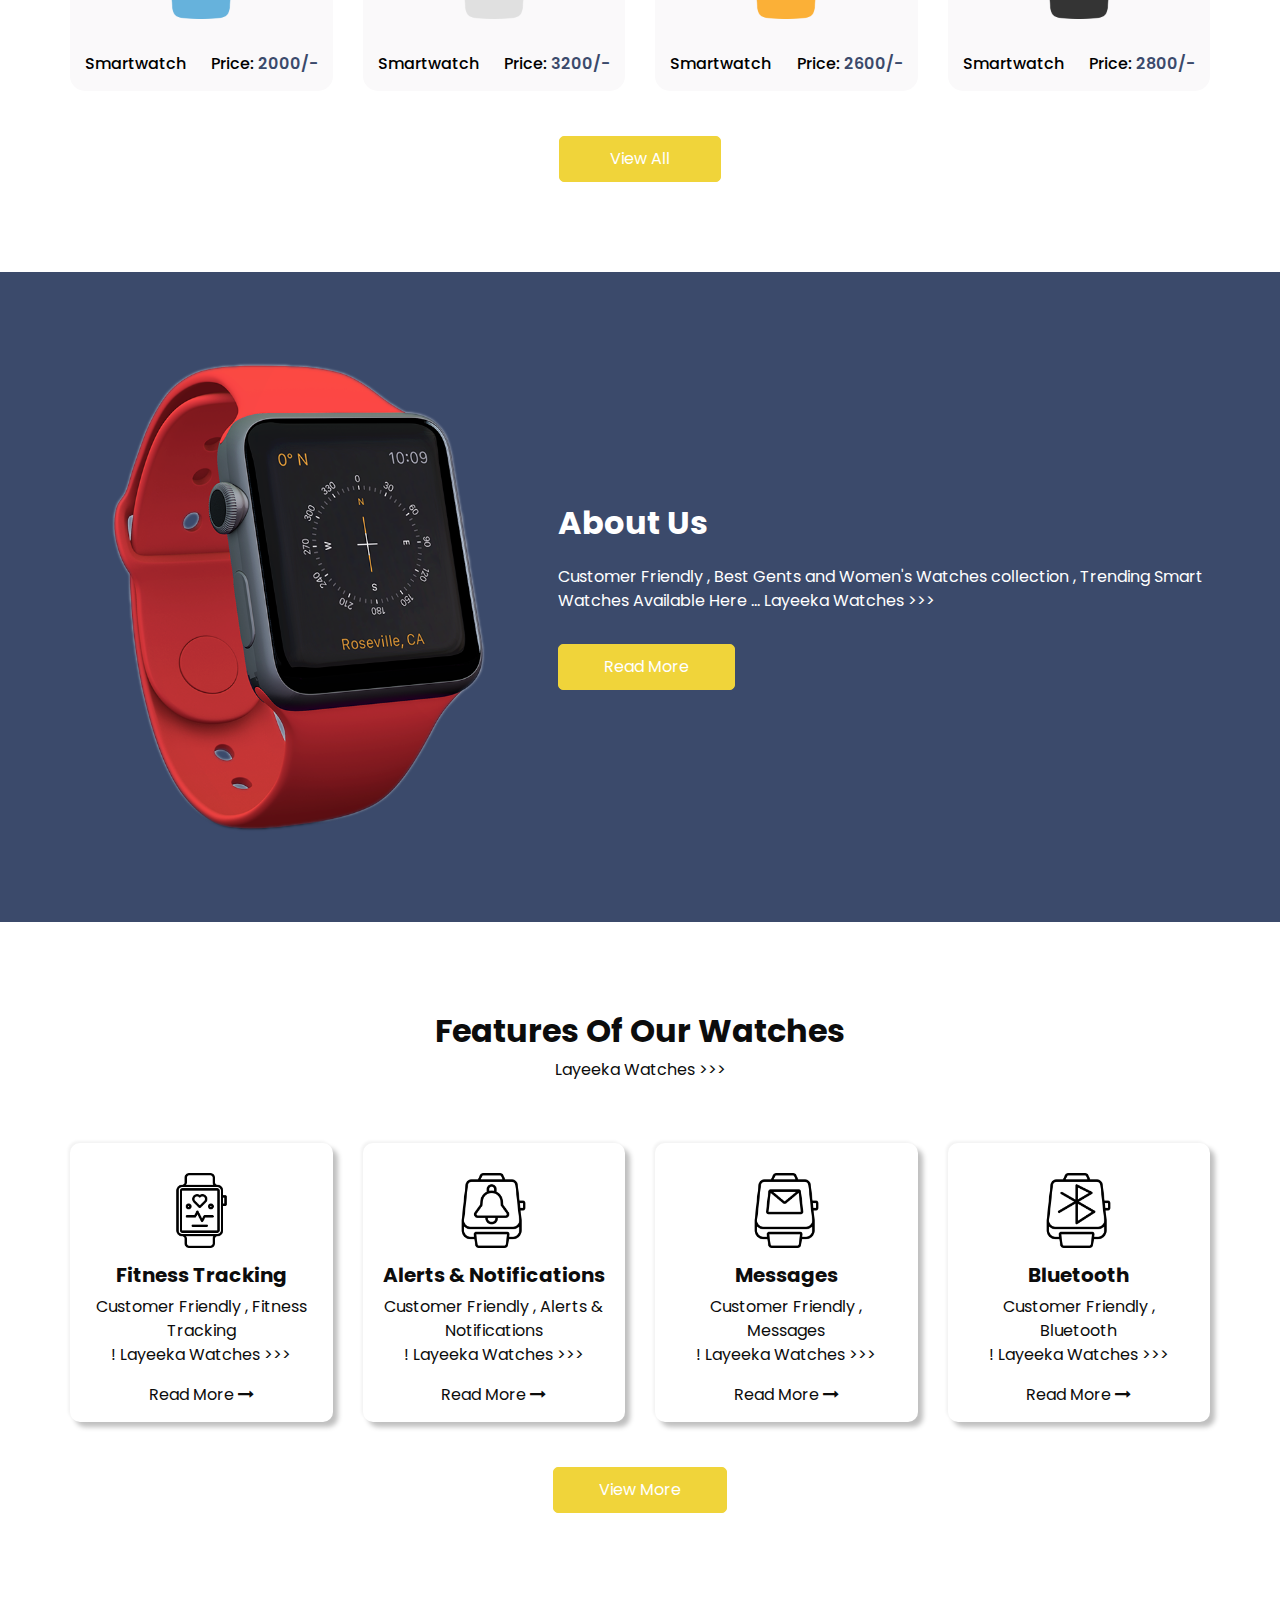
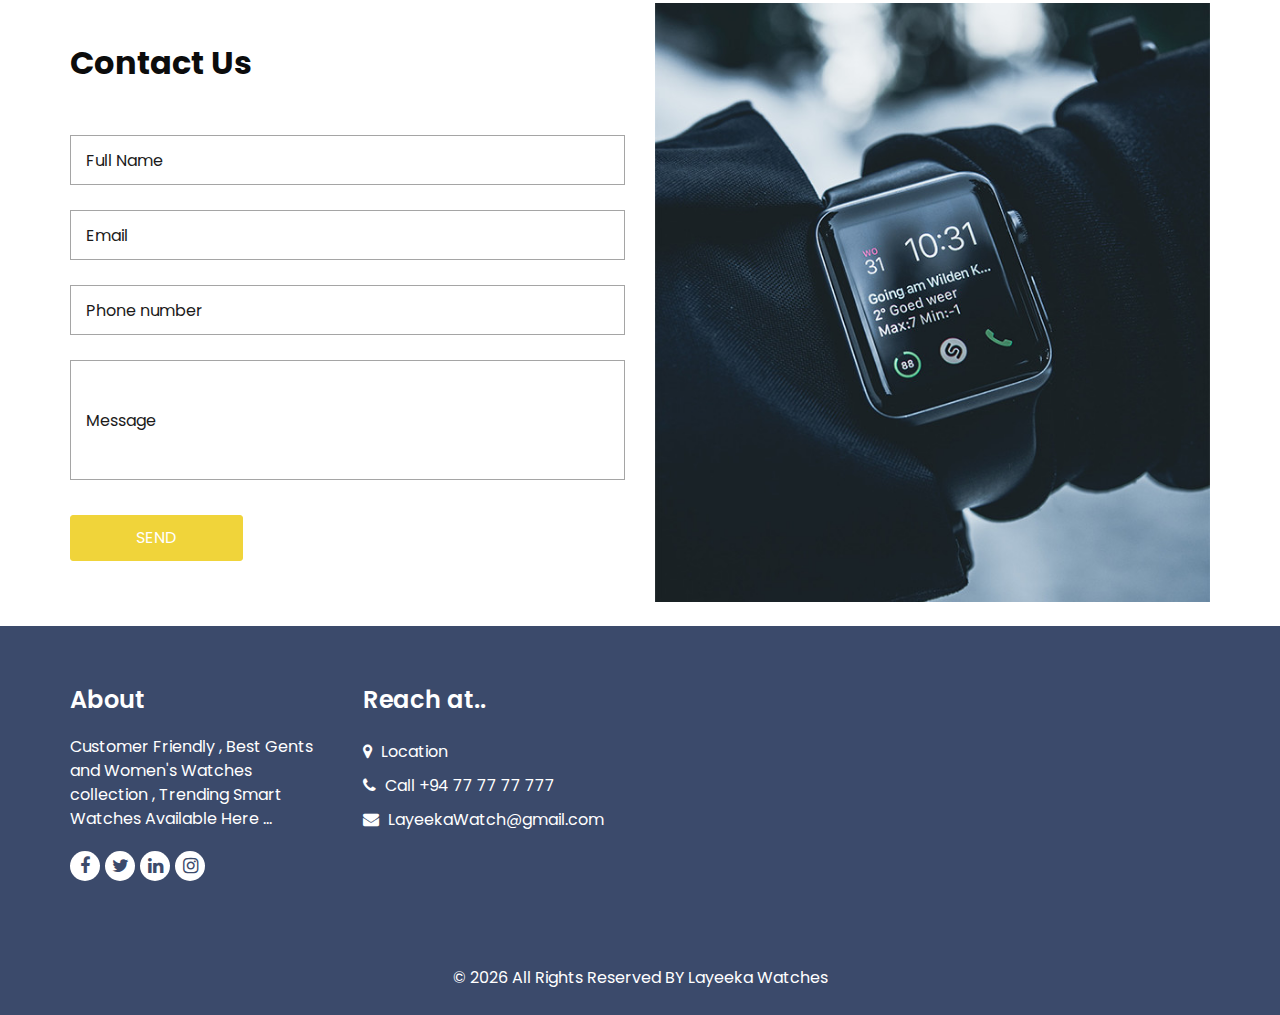
==== commit 3b8bc36c: "first commit" ====
--- a/watch shop/index.html
+++ b/watch shop/index.html
@@ -631,7 +631,7 @@
       </div>
       <div class="footer-info">
         <p>
-          &copy; <span id="displayYear"></span> All Rights Reserved By
+          &copy; <span id="displayYear"></span> All Rights Reserved BY
           <a href="https://html.design/">Layeeka Watches</a>
         </p>
       </div>
